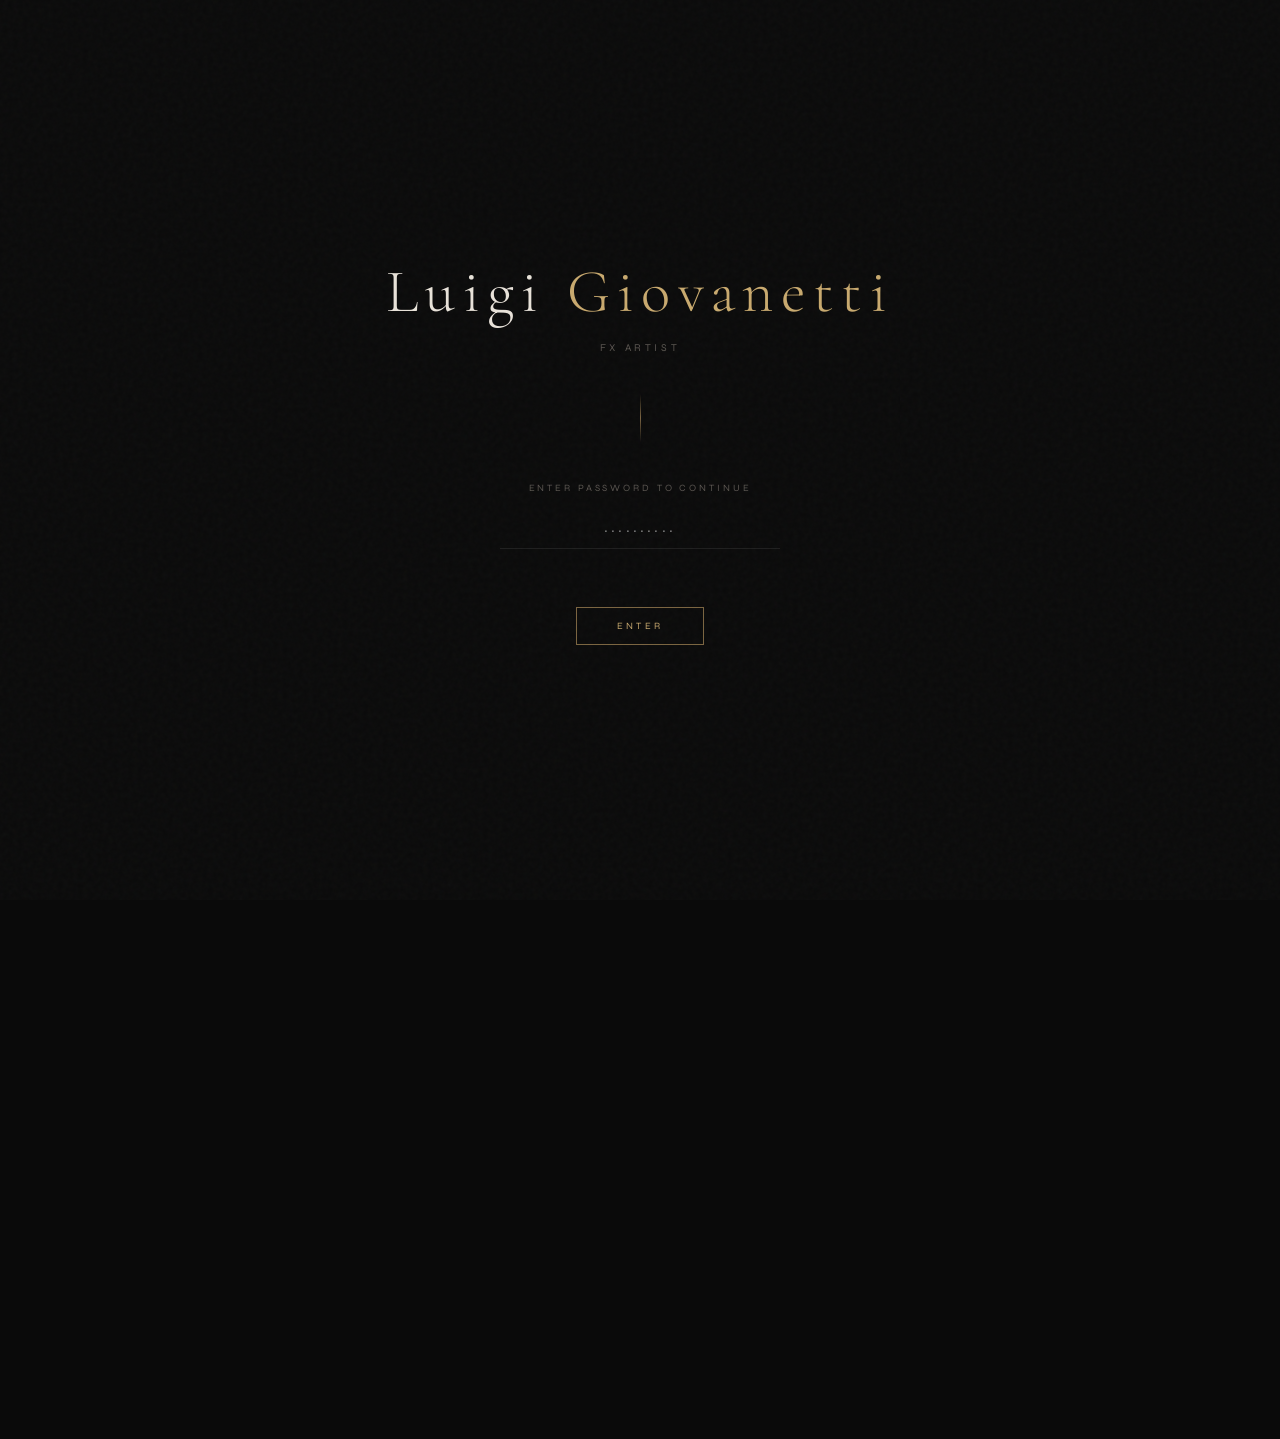
==== index.html @ 860465bf "Add files via upload" ====
<!DOCTYPE html>
<html lang="en">
<head>
  <meta charset="UTF-8" />
  <meta name="viewport" content="width=device-width, initial-scale=1.0"/>
  <title>Luigi Giovanetti — FX Artist</title>
  <link rel="preconnect" href="https://fonts.googleapis.com">
  <link href="https://fonts.googleapis.com/css2?family=Cormorant+Garamond:ital,wght@0,300;0,400;1,300&family=Syne:wght@400;700&display=swap" rel="stylesheet">
  <style>
    *, *::before, *::after { box-sizing: border-box; margin: 0; padding: 0; }

    :root {
      --bg: #0a0a0a;
      --surface: #111111;
      --accent: #c8a96e;
      --accent-dim: #7a6440;
      --text: #e8e2d9;
      --muted: #5a5550;
      --border: #1e1e1e;
    }

    html, body {
      height: 100%;
      background: var(--bg);
      color: var(--text);
      font-family: 'Syne', sans-serif;
      overflow-x: hidden;
    }

    /* grain overlay */
    body::before {
      content: '';
      position: fixed;
      inset: 0;
      background-image: url("data:image/svg+xml,%3Csvg viewBox='0 0 200 200' xmlns='http://www.w3.org/2000/svg'%3E%3Cfilter id='noise'%3E%3CfeTurbulence type='fractalNoise' baseFrequency='0.9' numOctaves='4' stitchTiles='stitch'/%3E%3C/filter%3E%3Crect width='100%25' height='100%25' filter='url(%23noise)' opacity='1'/%3E%3C/svg%3E");
      opacity: 0.03;
      pointer-events: none;
      z-index: 999;
    }

    /* ── PASSWORD SCREEN ── */
    #gate {
      position: fixed;
      inset: 0;
      display: flex;
      flex-direction: column;
      align-items: center;
      justify-content: center;
      gap: 2.5rem;
      z-index: 100;
      background: var(--bg);
      transition: opacity 0.8s ease, transform 0.8s ease;
    }

    #gate.fade-out {
      opacity: 0;
      transform: translateY(-12px);
      pointer-events: none;
    }

    .gate-name {
      font-family: 'Cormorant Garamond', serif;
      font-size: clamp(2rem, 6vw, 3.8rem);
      font-weight: 300;
      letter-spacing: 0.12em;
      color: var(--text);
      text-align: center;
    }

    .gate-name span {
      color: var(--accent);
    }

    .gate-sub {
      font-size: 0.65rem;
      letter-spacing: 0.35em;
      text-transform: uppercase;
      color: var(--muted);
      text-align: center;
    }

    .gate-divider {
      width: 1px;
      height: 48px;
      background: linear-gradient(to bottom, transparent, var(--accent-dim), transparent);
    }

    .gate-form {
      display: flex;
      flex-direction: column;
      align-items: center;
      gap: 1.2rem;
      width: 100%;
      max-width: 280px;
    }

    .gate-label {
      font-size: 0.6rem;
      letter-spacing: 0.3em;
      text-transform: uppercase;
      color: var(--muted);
    }

    .gate-input {
      background: transparent;
      border: none;
      border-bottom: 1px solid var(--border);
      color: var(--text);
      font-family: 'Syne', sans-serif;
      font-size: 1rem;
      letter-spacing: 0.2em;
      text-align: center;
      width: 100%;
      padding: 0.5rem 0;
      outline: none;
      transition: border-color 0.3s;
    }

    .gate-input:focus {
      border-color: var(--accent-dim);
    }

    .gate-btn {
      margin-top: 0.5rem;
      background: transparent;
      border: 1px solid var(--accent-dim);
      color: var(--accent);
      font-family: 'Syne', sans-serif;
      font-size: 0.6rem;
      letter-spacing: 0.35em;
      text-transform: uppercase;
      padding: 0.75rem 2.5rem;
      cursor: pointer;
      transition: background 0.3s, color 0.3s, border-color 0.3s;
    }

    .gate-btn:hover {
      background: var(--accent);
      color: var(--bg);
      border-color: var(--accent);
    }

    .gate-error {
      font-size: 0.6rem;
      letter-spacing: 0.2em;
      text-transform: uppercase;
      color: #8b3a3a;
      min-height: 1em;
      transition: opacity 0.3s;
      opacity: 0;
    }

    .gate-error.visible { opacity: 1; }

    /* ── PORTFOLIO ── */
    #portfolio {
      opacity: 0;
      transition: opacity 1s ease 0.3s;
      min-height: 100vh;
    }

    #portfolio.visible { opacity: 1; }

    /* header */
    header {
      padding: 3.5rem 6vw 2rem;
      display: flex;
      flex-direction: column;
      gap: 0.5rem;
      border-bottom: 1px solid var(--border);
    }

    .header-name {
      font-family: 'Cormorant Garamond', serif;
      font-size: clamp(1.4rem, 3vw, 2rem);
      font-weight: 300;
      letter-spacing: 0.08em;
      display: block;
      width: 100%;
    }

    .header-name span { color: var(--accent); }

    .header-role {
      font-size: 0.6rem;
      letter-spacing: 0.3em;
      text-transform: uppercase;
      color: var(--muted);
    }

    /* reel section */
    .reel-section {
      padding: 5vw 6vw;
      position: relative;
    }

    .reel-top {
      display: flex;
      align-items: center;
      justify-content: space-between;
      margin-bottom: 1.5rem;
    }

    .reel-actions {
      margin-top: 1.2rem;
      display: flex;
      justify-content: flex-end;
    }

    .breakdown-link {
      display: flex;
      align-items: center;
      gap: 0.6rem;
      background: transparent;
      border: 1px solid var(--accent-dim);
      color: var(--accent);
      font-family: 'Syne', sans-serif;
      font-size: 0.55rem;
      letter-spacing: 0.35em;
      text-transform: uppercase;
      padding: 0.75rem 2.5rem;
      text-decoration: none;
      transition: background 0.3s, color 0.3s, border-color 0.3s;
    }

    .breakdown-link:hover {
      background: var(--accent);
      color: var(--bg);
      border-color: var(--accent);
    }

    .breakdown-arrow {
      display: inline-block;
      transition: transform 0.25s;
    }

    .breakdown-link:hover .breakdown-arrow { transform: translateX(4px); }

    .copy-btn {
      background: transparent;
      border: 1px solid var(--accent-dim);
      color: var(--accent);
      font-family: 'Syne', sans-serif;
      font-size: 0.55rem;
      letter-spacing: 0.3em;
      text-transform: uppercase;
      padding: 0.5rem 1.2rem;
      cursor: pointer;
      transition: background 0.3s, color 0.3s, border-color 0.3s;
    }

    .copy-btn:hover {
      background: var(--accent);
      color: var(--bg);
      border-color: var(--accent);
    }

    .copy-btn.copied {
      border-color: #4a7a4a;
      color: #6aaa6a;
    }

    .breakdown-link-wrap {
      margin-top: 1.5rem;
      display: flex;
      justify-content: flex-end;
    }

    .breakdown-link {
      display: flex;
      align-items: center;
      gap: 0.6rem;
      color: var(--muted);
      text-decoration: none;
      font-size: 0.6rem;
      letter-spacing: 0.3em;
      text-transform: uppercase;
      transition: color 0.25s;
    }

    .breakdown-link:hover {
      color: var(--accent);
    }

    .breakdown-arrow {
      transition: transform 0.25s;
    }

    .breakdown-link:hover .breakdown-arrow {
      transform: translateX(4px);
    }

    .section-label {
      font-size: 0.55rem;
      letter-spacing: 0.4em;
      text-transform: uppercase;
      color: var(--accent-dim);
      margin-bottom: 1.5rem;
    }

    .video-wrapper {
      position: relative;
      width: 100%;
      padding-bottom: 56.25%;
      background: #000;
      border: 1px solid var(--border);
      overflow: hidden;
      -webkit-transform: translateZ(0);
      transform: translateZ(0);
    }

    .video-wrapper iframe {
      position: absolute;
      inset: 0;
      width: 100%;
      height: 100%;
      border: none;
      -webkit-overflow-scrolling: touch;
    }

    /* about */
    .about-section {
      padding: 4vw 6vw 5vw;
      display: grid;
      grid-template-columns: 1fr 1fr;
      gap: 4rem;
      border-top: 1px solid var(--border);
    }

    @media (max-width: 640px) {
      .about-section { grid-template-columns: 1fr; gap: 2.5rem; }
    }

    .about-bio {
      font-family: 'Cormorant Garamond', serif;
      font-size: clamp(1.05rem, 2vw, 1.3rem);
      font-weight: 300;
      line-height: 1.8;
      color: #b0a898;
      font-style: italic;
    }

    .about-bio .placeholder-note {
      font-family: 'Cormorant Garamond', serif;
      font-style: italic;
      font-size: inherit;
      color: inherit;
      display: block;
    }

    .contact-block {
      display: flex;
      flex-direction: column;
      gap: 1.8rem;
      justify-content: center;
    }

    .contact-item {
      display: flex;
      flex-direction: column;
      gap: 0.3rem;
    }

    .contact-item-label {
      font-size: 0.55rem;
      letter-spacing: 0.35em;
      text-transform: uppercase;
      color: var(--muted);
    }

    .contact-item a {
      color: var(--text);
      text-decoration: none;
      font-size: 0.85rem;
      letter-spacing: 0.08em;
      transition: color 0.25s;
    }

    .contact-item a:hover { color: var(--accent); }

    /* footer */
    footer {
      border-top: 1px solid var(--border);
      padding: 2rem 6vw;
      display: flex;
      justify-content: space-between;
      align-items: center;
    }

    .footer-note {
      font-size: 0.55rem;
      letter-spacing: 0.25em;
      text-transform: uppercase;
      color: var(--muted);
    }

    .footer-accent {
      width: 24px;
      height: 1px;
      background: var(--accent-dim);
    }
  </style>
</head>
<body>

  <!-- PASSWORD GATE -->
  <div id="gate">
    <div style="display:flex;flex-direction:column;align-items:center;gap:0.8rem;">
      <div class="gate-name">Luigi <span>Giovanetti</span></div>
      <div class="gate-sub" style="position:static;margin-top:0;">FX Artist</div>
    </div>
    <div class="gate-divider"></div>
    <div class="gate-form">
      <div class="gate-label">Enter password to continue</div>
      <input
        id="pw-input"
        class="gate-input"
        type="password"
        placeholder="··········"
        autocomplete="off"
      />
      <div id="pw-error" class="gate-error">Incorrect password</div>
      <button class="gate-btn" onclick="checkPassword()">Enter</button>
    </div>
  </div>

  <!-- PORTFOLIO -->
  <div id="portfolio">
    <header>
      <div class="header-name">Luigi <span>Giovanetti</span></div>
      <div class="header-role" style="display:block;width:100%;margin-top:0.4rem;">FX Artist</div>
    </header>

    <section class="reel-section">
      <div class="reel-top">
        <div class="section-label" style="margin-bottom:0;">Showreel</div>
        <button class="copy-btn" onclick="copyReelLink()">
          <span id="copy-label">Copy Reel Link</span>
        </button>
      </div>
      <div class="video-wrapper">
        <iframe
          src="https://drive.google.com/file/d/15Wshj1lpkQBLh-7AZ3jENdFcqkd1Y3ts/preview"
          allow="autoplay"
          allowfullscreen
        ></iframe>
      </div>
      <div class="reel-actions">
        <a href="breakdown.html" class="breakdown-link">
          <span class="breakdown-arrow">→</span>
          <span>Shots I'm Most Proud Of</span>
        </a>
      </div>
    </section>

    <section class="about-section">
      <div>
        <div class="section-label">About</div>
        <div class="about-bio">
          <span class="placeholder-note">
            An Italian FX artist driven by a genuine passion for the work. Great FX don't carry a film — but they can lift a great one to another level, and quietly rescue a struggling one. That challenge is exactly what I love about this work. My hope is that what I do inspires others to pursue the creative path they love, just as others inspired me to pursue mine.
          </span>
        </div>
      </div>

      <div class="contact-block">
        <div class="section-label">Contact</div>
        <div class="contact-item">
          <span class="contact-item-label">Email</span>
          <a href="mailto:luigigiovanetti7@gmail.com">luigigiovanetti7@gmail.com</a>
        </div>
        <div class="contact-item">
          <span class="contact-item-label">LinkedIn</span>
          <a href="https://www.linkedin.com/in/luigigiovanetti7" target="_blank" rel="noopener">linkedin.com/in/luigigiovanetti7</a>
        </div>
        <div class="contact-item">
          <span class="contact-item-label">IMDb</span>
          <a href="https://www.imdb.com/name/nm17975125/" target="_blank" rel="noopener">imdb.com/name/nm17975125</a>
        </div>
      </div>
    </section>

    <footer>
      <div class="footer-note">© 2025 Luigi Giovanetti</div>
      <div class="footer-accent"></div>
    </footer>
  </div>

  <script>
    // Skip gate if coming back from breakdown page
    if (document.referrer.includes('breakdown.html') || sessionStorage.getItem('unlocked')) {
      document.getElementById('gate').style.display = 'none';
      document.getElementById('portfolio').classList.add('visible');
    }

    function copyReelLink() {
      const link = 'https://drive.google.com/file/d/15Wshj1lpkQBLh-7AZ3jENdFcqkd1Y3ts/view?usp=sharing';
      navigator.clipboard.writeText(link).then(() => {
        const btn = document.querySelector('.copy-btn');
        const label = document.getElementById('copy-label');
        btn.classList.add('copied');
        label.textContent = 'Link Copied!';
        setTimeout(() => {
          btn.classList.remove('copied');
          label.textContent = 'Copy Reel Link';
        }, 2500);
      });
    }

    document.getElementById('pw-input').addEventListener('keydown', function(e) {
      if (e.key === 'Enter') checkPassword();
    });

    function checkPassword() {
      const val = document.getElementById('pw-input').value;
      const err = document.getElementById('pw-error');

      if (val === 'Houdini2025') {
        sessionStorage.setItem('unlocked', 'true');
        document.getElementById('gate').classList.add('fade-out');
        setTimeout(() => {
          document.getElementById('gate').style.display = 'none';
          document.getElementById('portfolio').classList.add('visible');
        }, 800);
      } else {
        err.classList.add('visible');
        document.getElementById('pw-input').value = '';
        setTimeout(() => err.classList.remove('visible'), 2000);
      }
    }
  </script>

</body>
</html>
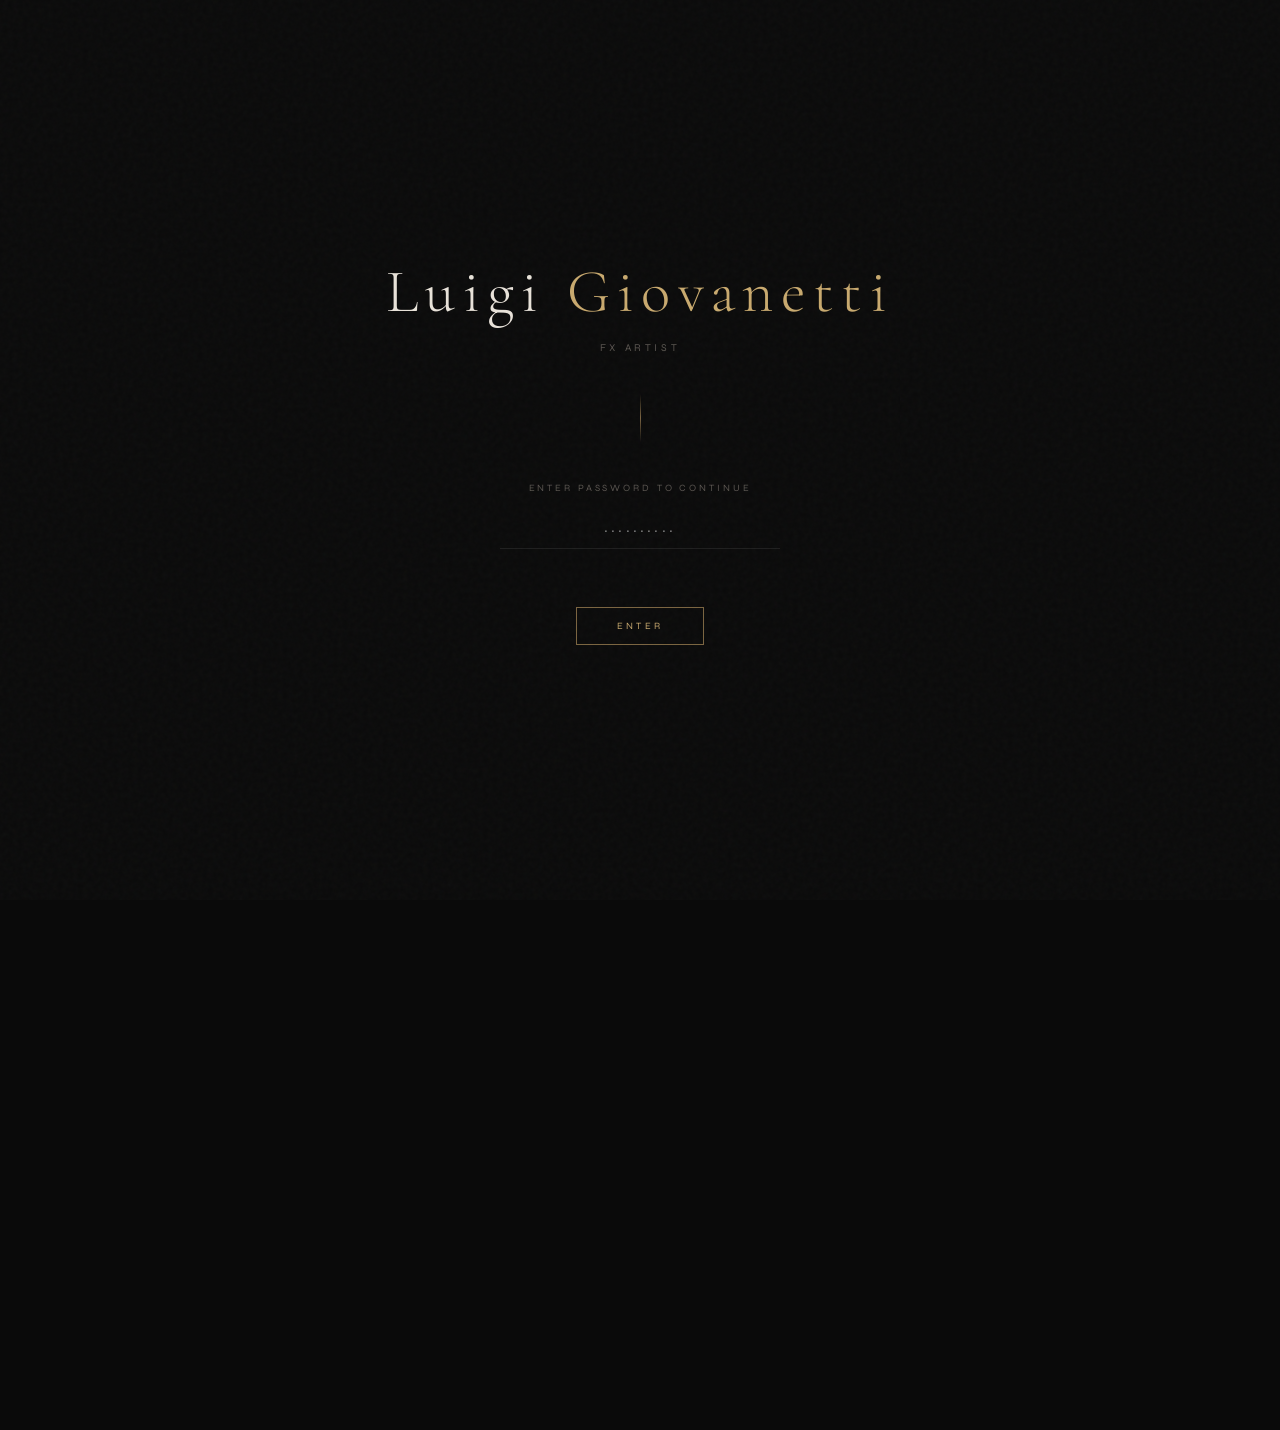
==== commit 006f0490: "Add files via upload" ====
--- a/index.html
+++ b/index.html
@@ -212,25 +212,26 @@
       align-items: center;
       gap: 0.6rem;
       background: transparent;
-      border: 1px solid var(--accent-dim);
+      border: none;
+      border-bottom: 1px solid var(--accent);
+      color: var(--text);
+      font-family: 'Syne', sans-serif;
+      font-size: 0.825rem;
+      letter-spacing: 0.35em;
+      text-transform: uppercase;
+      padding: 0.5rem 0;
+      text-decoration: none;
+      transition: color 0.3s, border-color 0.3s;
+    }
+
+    .breakdown-link:hover {
       color: var(--accent);
-      font-family: 'Syne', sans-serif;
-      font-size: 0.55rem;
-      letter-spacing: 0.35em;
-      text-transform: uppercase;
-      padding: 0.75rem 2.5rem;
-      text-decoration: none;
-      transition: background 0.3s, color 0.3s, border-color 0.3s;
-    }
-
-    .breakdown-link:hover {
-      background: var(--accent);
-      color: var(--bg);
-      border-color: var(--accent);
+      border-color: var(--accent-dim);
     }
 
     .breakdown-arrow {
       display: inline-block;
+      color: var(--accent);
       transition: transform 0.25s;
     }
 
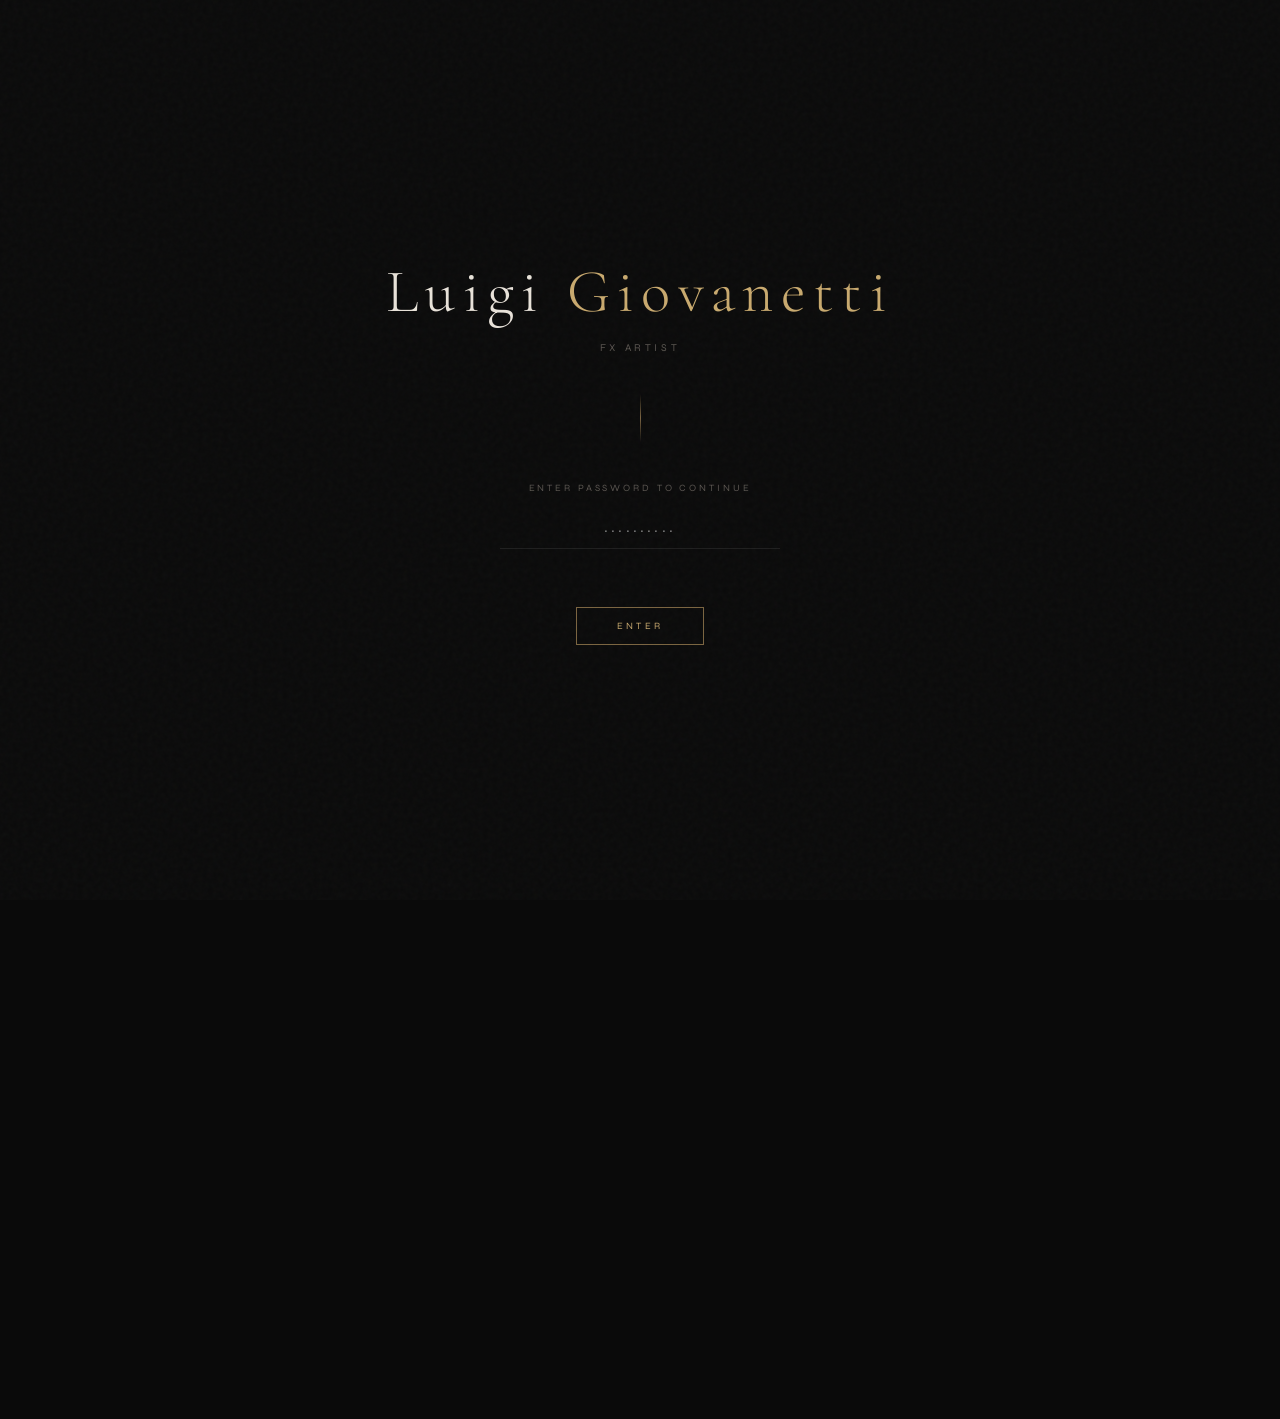
==== commit c38eb837: "Add files via upload" ====
--- a/index.html
+++ b/index.html
@@ -208,26 +208,20 @@
     }
 
     .breakdown-link {
-      display: flex;
+      display: inline-flex;
       align-items: center;
       gap: 0.6rem;
-      background: transparent;
-      border: none;
+      color: #e8e2d9;
+      font-family: 'Syne', sans-serif;
+      font-size: 0.85rem;
+      letter-spacing: 0.08em;
+      text-decoration: none;
       border-bottom: 1px solid var(--accent);
-      color: var(--text);
-      font-family: 'Syne', sans-serif;
-      font-size: 0.825rem;
-      letter-spacing: 0.35em;
-      text-transform: uppercase;
-      padding: 0.5rem 0;
-      text-decoration: none;
-      transition: color 0.3s, border-color 0.3s;
-    }
-
-    .breakdown-link:hover {
-      color: var(--accent);
-      border-color: var(--accent-dim);
-    }
+      padding-bottom: 0.3rem;
+      transition: color 0.3s;
+    }
+
+    .breakdown-link:hover { color: var(--accent); }
 
     .breakdown-arrow {
       display: inline-block;
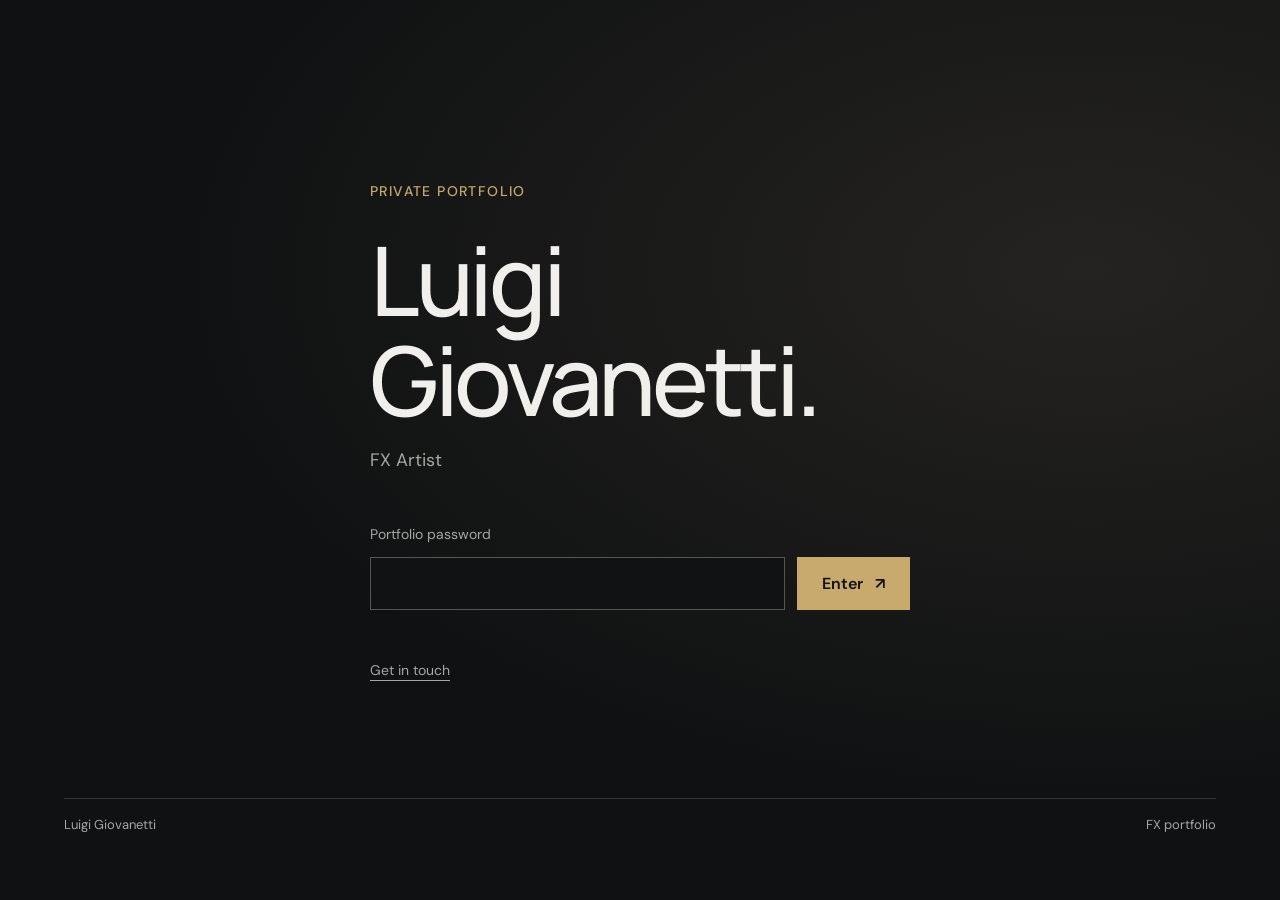
==== commit 5eafedf1: "Refine FX portfolio design and unify password entry across pages" ====
--- a/index.html
+++ b/index.html
@@ -1,529 +1,43 @@
 <!DOCTYPE html>
 <html lang="en">
 <head>
-  <meta charset="UTF-8" />
-  <meta name="viewport" content="width=device-width, initial-scale=1.0"/>
-  <title>Luigi Giovanetti — FX Artist</title>
-  <link rel="preconnect" href="https://fonts.googleapis.com">
-  <link href="https://fonts.googleapis.com/css2?family=Cormorant+Garamond:ital,wght@0,300;0,400;1,300&family=Syne:wght@400;700&display=swap" rel="stylesheet">
-  <style>
-    *, *::before, *::after { box-sizing: border-box; margin: 0; padding: 0; }
-
-    :root {
-      --bg: #0a0a0a;
-      --surface: #111111;
-      --accent: #c8a96e;
-      --accent-dim: #7a6440;
-      --text: #e8e2d9;
-      --muted: #5a5550;
-      --border: #1e1e1e;
-    }
-
-    html, body {
-      height: 100%;
-      background: var(--bg);
-      color: var(--text);
-      font-family: 'Syne', sans-serif;
-      overflow-x: hidden;
-    }
-
-    /* grain overlay */
-    body::before {
-      content: '';
-      position: fixed;
-      inset: 0;
-      background-image: url("data:image/svg+xml,%3Csvg viewBox='0 0 200 200' xmlns='http://www.w3.org/2000/svg'%3E%3Cfilter id='noise'%3E%3CfeTurbulence type='fractalNoise' baseFrequency='0.9' numOctaves='4' stitchTiles='stitch'/%3E%3C/filter%3E%3Crect width='100%25' height='100%25' filter='url(%23noise)' opacity='1'/%3E%3C/svg%3E");
-      opacity: 0.03;
-      pointer-events: none;
-      z-index: 999;
-    }
-
-    /* ── PASSWORD SCREEN ── */
-    #gate {
-      position: fixed;
-      inset: 0;
-      display: flex;
-      flex-direction: column;
-      align-items: center;
-      justify-content: center;
-      gap: 2.5rem;
-      z-index: 100;
-      background: var(--bg);
-      transition: opacity 0.8s ease, transform 0.8s ease;
-    }
-
-    #gate.fade-out {
-      opacity: 0;
-      transform: translateY(-12px);
-      pointer-events: none;
-    }
-
-    .gate-name {
-      font-family: 'Cormorant Garamond', serif;
-      font-size: clamp(2rem, 6vw, 3.8rem);
-      font-weight: 300;
-      letter-spacing: 0.12em;
-      color: var(--text);
-      text-align: center;
-    }
-
-    .gate-name span {
-      color: var(--accent);
-    }
-
-    .gate-sub {
-      font-size: 0.65rem;
-      letter-spacing: 0.35em;
-      text-transform: uppercase;
-      color: var(--muted);
-      text-align: center;
-    }
-
-    .gate-divider {
-      width: 1px;
-      height: 48px;
-      background: linear-gradient(to bottom, transparent, var(--accent-dim), transparent);
-    }
-
-    .gate-form {
-      display: flex;
-      flex-direction: column;
-      align-items: center;
-      gap: 1.2rem;
-      width: 100%;
-      max-width: 280px;
-    }
-
-    .gate-label {
-      font-size: 0.6rem;
-      letter-spacing: 0.3em;
-      text-transform: uppercase;
-      color: var(--muted);
-    }
-
-    .gate-input {
-      background: transparent;
-      border: none;
-      border-bottom: 1px solid var(--border);
-      color: var(--text);
-      font-family: 'Syne', sans-serif;
-      font-size: 1rem;
-      letter-spacing: 0.2em;
-      text-align: center;
-      width: 100%;
-      padding: 0.5rem 0;
-      outline: none;
-      transition: border-color 0.3s;
-    }
-
-    .gate-input:focus {
-      border-color: var(--accent-dim);
-    }
-
-    .gate-btn {
-      margin-top: 0.5rem;
-      background: transparent;
-      border: 1px solid var(--accent-dim);
-      color: var(--accent);
-      font-family: 'Syne', sans-serif;
-      font-size: 0.6rem;
-      letter-spacing: 0.35em;
-      text-transform: uppercase;
-      padding: 0.75rem 2.5rem;
-      cursor: pointer;
-      transition: background 0.3s, color 0.3s, border-color 0.3s;
-    }
-
-    .gate-btn:hover {
-      background: var(--accent);
-      color: var(--bg);
-      border-color: var(--accent);
-    }
-
-    .gate-error {
-      font-size: 0.6rem;
-      letter-spacing: 0.2em;
-      text-transform: uppercase;
-      color: #8b3a3a;
-      min-height: 1em;
-      transition: opacity 0.3s;
-      opacity: 0;
-    }
-
-    .gate-error.visible { opacity: 1; }
-
-    /* ── PORTFOLIO ── */
-    #portfolio {
-      opacity: 0;
-      transition: opacity 1s ease 0.3s;
-      min-height: 100vh;
-    }
-
-    #portfolio.visible { opacity: 1; }
-
-    /* header */
-    header {
-      padding: 3.5rem 6vw 2rem;
-      display: flex;
-      flex-direction: column;
-      gap: 0.5rem;
-      border-bottom: 1px solid var(--border);
-    }
-
-    .header-name {
-      font-family: 'Cormorant Garamond', serif;
-      font-size: clamp(1.4rem, 3vw, 2rem);
-      font-weight: 300;
-      letter-spacing: 0.08em;
-      display: block;
-      width: 100%;
-    }
-
-    .header-name span { color: var(--accent); }
-
-    .header-role {
-      font-size: 0.6rem;
-      letter-spacing: 0.3em;
-      text-transform: uppercase;
-      color: var(--muted);
-    }
-
-    /* reel section */
-    .reel-section {
-      padding: 5vw 6vw;
-      position: relative;
-    }
-
-    .reel-top {
-      display: flex;
-      align-items: center;
-      justify-content: space-between;
-      margin-bottom: 1.5rem;
-    }
-
-    .reel-actions {
-      margin-top: 1.2rem;
-      display: flex;
-      justify-content: flex-end;
-    }
-
-    .breakdown-link {
-      display: inline-flex;
-      align-items: center;
-      gap: 0.6rem;
-      color: #e8e2d9;
-      font-family: 'Syne', sans-serif;
-      font-size: 0.85rem;
-      letter-spacing: 0.08em;
-      text-decoration: none;
-      border-bottom: 1px solid var(--accent);
-      padding-bottom: 0.3rem;
-      transition: color 0.3s;
-    }
-
-    .breakdown-link:hover { color: var(--accent); }
-
-    .breakdown-arrow {
-      display: inline-block;
-      color: var(--accent);
-      transition: transform 0.25s;
-    }
-
-    .breakdown-link:hover .breakdown-arrow { transform: translateX(4px); }
-
-    .copy-btn {
-      background: transparent;
-      border: 1px solid var(--accent-dim);
-      color: var(--accent);
-      font-family: 'Syne', sans-serif;
-      font-size: 0.55rem;
-      letter-spacing: 0.3em;
-      text-transform: uppercase;
-      padding: 0.5rem 1.2rem;
-      cursor: pointer;
-      transition: background 0.3s, color 0.3s, border-color 0.3s;
-    }
-
-    .copy-btn:hover {
-      background: var(--accent);
-      color: var(--bg);
-      border-color: var(--accent);
-    }
-
-    .copy-btn.copied {
-      border-color: #4a7a4a;
-      color: #6aaa6a;
-    }
-
-    .breakdown-link-wrap {
-      margin-top: 1.5rem;
-      display: flex;
-      justify-content: flex-end;
-    }
-
-    .breakdown-link {
-      display: flex;
-      align-items: center;
-      gap: 0.6rem;
-      color: var(--muted);
-      text-decoration: none;
-      font-size: 0.6rem;
-      letter-spacing: 0.3em;
-      text-transform: uppercase;
-      transition: color 0.25s;
-    }
-
-    .breakdown-link:hover {
-      color: var(--accent);
-    }
-
-    .breakdown-arrow {
-      transition: transform 0.25s;
-    }
-
-    .breakdown-link:hover .breakdown-arrow {
-      transform: translateX(4px);
-    }
-
-    .section-label {
-      font-size: 0.55rem;
-      letter-spacing: 0.4em;
-      text-transform: uppercase;
-      color: var(--accent-dim);
-      margin-bottom: 1.5rem;
-    }
-
-    .video-wrapper {
-      position: relative;
-      width: 100%;
-      padding-bottom: 56.25%;
-      background: #000;
-      border: 1px solid var(--border);
-      overflow: hidden;
-      -webkit-transform: translateZ(0);
-      transform: translateZ(0);
-    }
-
-    .video-wrapper iframe {
-      position: absolute;
-      inset: 0;
-      width: 100%;
-      height: 100%;
-      border: none;
-      -webkit-overflow-scrolling: touch;
-    }
-
-    /* about */
-    .about-section {
-      padding: 4vw 6vw 5vw;
-      display: grid;
-      grid-template-columns: 1fr 1fr;
-      gap: 4rem;
-      border-top: 1px solid var(--border);
-    }
-
-    @media (max-width: 640px) {
-      .about-section { grid-template-columns: 1fr; gap: 2.5rem; }
-    }
-
-    .about-bio {
-      font-family: 'Cormorant Garamond', serif;
-      font-size: clamp(1.05rem, 2vw, 1.3rem);
-      font-weight: 300;
-      line-height: 1.8;
-      color: #b0a898;
-      font-style: italic;
-    }
-
-    .about-bio .placeholder-note {
-      font-family: 'Cormorant Garamond', serif;
-      font-style: italic;
-      font-size: inherit;
-      color: inherit;
-      display: block;
-    }
-
-    .contact-block {
-      display: flex;
-      flex-direction: column;
-      gap: 1.8rem;
-      justify-content: center;
-    }
-
-    .contact-item {
-      display: flex;
-      flex-direction: column;
-      gap: 0.3rem;
-    }
-
-    .contact-item-label {
-      font-size: 0.55rem;
-      letter-spacing: 0.35em;
-      text-transform: uppercase;
-      color: var(--muted);
-    }
-
-    .contact-item a {
-      color: var(--text);
-      text-decoration: none;
-      font-size: 0.85rem;
-      letter-spacing: 0.08em;
-      transition: color 0.25s;
-    }
-
-    .contact-item a:hover { color: var(--accent); }
-
-    /* footer */
-    footer {
-      border-top: 1px solid var(--border);
-      padding: 2rem 6vw;
-      display: flex;
-      justify-content: space-between;
-      align-items: center;
-    }
-
-    .footer-note {
-      font-size: 0.55rem;
-      letter-spacing: 0.25em;
-      text-transform: uppercase;
-      color: var(--muted);
-    }
-
-    .footer-accent {
-      width: 24px;
-      height: 1px;
-      background: var(--accent-dim);
-    }
-  </style>
+<meta charset="UTF-8">
+<meta name="viewport" content="width=device-width, initial-scale=1">
+<meta name="description" content="Luigi Giovanetti — Italian FX artist. Showreel and selected film and television work.">
+<meta name="robots" content="noindex, nofollow">
+<title>FX Artist — Luigi Giovanetti</title>
+<link rel="preconnect" href="https://fonts.googleapis.com">
+<link rel="preconnect" href="https://fonts.gstatic.com" crossorigin>
+<link href="https://fonts.googleapis.com/css2?family=DM+Sans:wght@400;500;600;700&family=Manrope:wght@400;500;600;700;800&display=swap" rel="stylesheet">
+<link rel="stylesheet" href="styles.css">
+<script src="site.js" defer></script>
 </head>
 <body>
-
-  <!-- PASSWORD GATE -->
-  <div id="gate">
-    <div style="display:flex;flex-direction:column;align-items:center;gap:0.8rem;">
-      <div class="gate-name">Luigi <span>Giovanetti</span></div>
-      <div class="gate-sub" style="position:static;margin-top:0;">FX Artist</div>
-    </div>
-    <div class="gate-divider"></div>
-    <div class="gate-form">
-      <div class="gate-label">Enter password to continue</div>
-      <input
-        id="pw-input"
-        class="gate-input"
-        type="password"
-        placeholder="··········"
-        autocomplete="off"
-      />
-      <div id="pw-error" class="gate-error">Incorrect password</div>
-      <button class="gate-btn" onclick="checkPassword()">Enter</button>
-    </div>
+<section id="gate" class="gate" aria-labelledby="gate-title">
+  <div class="gate-card">
+    <p class="eyebrow">Private portfolio</p>
+    <h1 id="gate-title">Luigi<br><span>Giovanetti.</span></h1>
+    <p class="gate-role">FX Artist</p>
+    <form id="gate-form">
+      <label for="pw-input">Portfolio password</label>
+      <div class="password-row"><input id="pw-input" type="password" autocomplete="current-password" required aria-describedby="pw-error"><button type="submit">Enter <span aria-hidden="true">↗</span></button></div>
+      <p id="pw-error" role="status" aria-live="polite"></p>
+    </form>
+    <a class="gate-contact" href="mailto:luigigiovanetti7@gmail.com">Get in touch</a>
   </div>
-
-  <!-- PORTFOLIO -->
-  <div id="portfolio">
-    <header>
-      <div class="header-name">Luigi <span>Giovanetti</span></div>
-      <div class="header-role" style="display:block;width:100%;margin-top:0.4rem;">FX Artist</div>
-    </header>
-
-    <section class="reel-section">
-      <div class="reel-top">
-        <div class="section-label" style="margin-bottom:0;">Showreel</div>
-        <button class="copy-btn" onclick="copyReelLink()">
-          <span id="copy-label">Copy Reel Link</span>
-        </button>
-      </div>
-      <div class="video-wrapper">
-        <iframe
-          src="https://drive.google.com/file/d/15Wshj1lpkQBLh-7AZ3jENdFcqkd1Y3ts/preview"
-          allow="autoplay"
-          allowfullscreen
-        ></iframe>
-      </div>
-      <div class="reel-actions">
-        <a href="breakdown.html" class="breakdown-link">
-          <span class="breakdown-arrow">→</span>
-          <span>Shots I'm Most Proud Of</span>
-        </a>
-      </div>
-    </section>
-
-    <section class="about-section">
-      <div>
-        <div class="section-label">About</div>
-        <div class="about-bio">
-          <span class="placeholder-note">
-            An Italian FX artist driven by a genuine passion for the work. Great FX don't carry a film — but they can lift a great one to another level, and quietly rescue a struggling one. That challenge is exactly what I love about this work. My hope is that what I do inspires others to pursue the creative path they love, just as others inspired me to pursue mine.
-          </span>
-        </div>
-      </div>
-
-      <div class="contact-block">
-        <div class="section-label">Contact</div>
-        <div class="contact-item">
-          <span class="contact-item-label">Email</span>
-          <a href="mailto:luigigiovanetti7@gmail.com">luigigiovanetti7@gmail.com</a>
-        </div>
-        <div class="contact-item">
-          <span class="contact-item-label">LinkedIn</span>
-          <a href="https://www.linkedin.com/in/luigigiovanetti7" target="_blank" rel="noopener">linkedin.com/in/luigigiovanetti7</a>
-        </div>
-        <div class="contact-item">
-          <span class="contact-item-label">IMDb</span>
-          <a href="https://www.imdb.com/name/nm17975125/" target="_blank" rel="noopener">imdb.com/name/nm17975125</a>
-        </div>
-      </div>
-    </section>
-
-    <footer>
-      <div class="footer-note">© 2025 Luigi Giovanetti</div>
-      <div class="footer-accent"></div>
-    </footer>
-  </div>
-
-  <script>
-    // Skip gate if coming back from breakdown page
-    if (document.referrer.includes('breakdown.html') || sessionStorage.getItem('unlocked')) {
-      document.getElementById('gate').style.display = 'none';
-      document.getElementById('portfolio').classList.add('visible');
-    }
-
-    function copyReelLink() {
-      const link = 'https://drive.google.com/file/d/15Wshj1lpkQBLh-7AZ3jENdFcqkd1Y3ts/view?usp=sharing';
-      navigator.clipboard.writeText(link).then(() => {
-        const btn = document.querySelector('.copy-btn');
-        const label = document.getElementById('copy-label');
-        btn.classList.add('copied');
-        label.textContent = 'Link Copied!';
-        setTimeout(() => {
-          btn.classList.remove('copied');
-          label.textContent = 'Copy Reel Link';
-        }, 2500);
-      });
-    }
-
-    document.getElementById('pw-input').addEventListener('keydown', function(e) {
-      if (e.key === 'Enter') checkPassword();
-    });
-
-    function checkPassword() {
-      const val = document.getElementById('pw-input').value;
-      const err = document.getElementById('pw-error');
-
-      if (val === 'Houdini2025') {
-        sessionStorage.setItem('unlocked', 'true');
-        document.getElementById('gate').classList.add('fade-out');
-        setTimeout(() => {
-          document.getElementById('gate').style.display = 'none';
-          document.getElementById('portfolio').classList.add('visible');
-        }, 800);
-      } else {
-        err.classList.add('visible');
-        document.getElementById('pw-input').value = '';
-        setTimeout(() => err.classList.remove('visible'), 2000);
-      }
-    }
-  </script>
-
-</body>
-</html>
+  <p class="gate-foot">Luigi Giovanetti <span>FX portfolio</span></p>
+</section>
+<noscript><p class="noscript">Please enable JavaScript to enter this portfolio.</p></noscript>
+<div id="portfolio" hidden>
+<a class="skip-link" href="#main">Skip to content</a>
+<header class="site-header"><a class="wordmark" href="index.html">Luigi Giovanetti<span>FX Artist</span></a>
+<nav aria-label="Main navigation"><a href="index.html#reel" aria-current="page">Reel</a><a href="breakdown.html">Selected work</a><a href="index.html#about">About</a><a class="nav-contact" href="mailto:luigigiovanetti7@gmail.com">Contact <span aria-hidden="true">↗</span></a></nav></header><main id="main">
+<section class="reel-section" id="reel" aria-labelledby="reel-title">
+<div class="reel-heading"><div><p class="eyebrow">Luigi Giovanetti / FX Artist</p><h1 id="reel-title">The work, <span>in motion.</span></h1></div><p class="reel-caption">Showreel</p></div>
+<div class="video-wrapper"><iframe data-src="https://drive.google.com/file/d/15Wshj1lpkQBLh-7AZ3jENdFcqkd1Y3ts/preview" title="Luigi Giovanetti FX showreel" allow="autoplay; fullscreen" allowfullscreen></iframe></div>
+<div class="reel-bottom"><a class="text-link" href="breakdown.html">Explore selected work <span aria-hidden="true">↗</span></a><div class="reel-tools"><a href="https://drive.google.com/file/d/15Wshj1lpkQBLh-7AZ3jENdFcqkd1Y3ts/view" target="_blank" rel="noopener noreferrer">Open reel ↗</a><button id="copy-reel" type="button">Copy reel link</button><span id="copy-status" role="status" aria-live="polite"></span></div></div>
+</section>
+<section class="selected-preview" aria-labelledby="selected-title"><div class="section-heading"><div><p class="eyebrow">Selected work</p><h2 id="selected-title">A closer look.</h2></div><a class="text-link" href="breakdown.html">View all shots ↗</a></div><div class="preview-grid"><a class="preview-card" href="breakdown.html#shot-1"><div class="image-frame"><img src="images/1.png" alt="La Grazia — Opening Sequence" loading="lazy" width="1920" height="1080"></div><div class="card-caption"><div><h3>La Grazia</h3><p>Opening sequence</p></div><span aria-hidden="true">↗</span></div></a><a class="preview-card" href="breakdown.html#shot-2"><div class="image-frame"><img src="images/2.png" alt="Portobello — Fire Camp" loading="lazy" width="1920" height="1080"></div><div class="card-caption"><div><h3>Portobello</h3><p>Fire camp</p></div><span aria-hidden="true">↗</span></div></a><a class="preview-card" href="breakdown.html#shot-3"><div class="image-frame"><img src="images/3.png" alt="Primavera — Venice" loading="lazy" width="1920" height="1080"></div><div class="card-caption"><div><h3>Primavera</h3><p>Venice</p></div><span aria-hidden="true">↗</span></div></a></div></section>
+<section class="about-section" id="about" aria-labelledby="about-title"><div><p class="eyebrow">About</p><h2 id="about-title">Luigi Giovanetti.<br><span>FX Artist.</span></h2></div><div class="about-copy"><p>I’m an Italian FX artist with a passion for bringing shots to life. I care about effects that serve the story—from subtle details to the moments that fill the frame.</p><p>This portfolio brings together my showreel and selected work from film and television.</p><div class="contact-line"><span>Contact</span><a href="mailto:luigigiovanetti7@gmail.com">luigigiovanetti7@gmail.com ↗</a></div></div></section>
+</main><footer><span>© <span data-year>2026</span> Luigi Giovanetti</span><div><a href="https://www.linkedin.com/in/luigigiovanetti7" target="_blank" rel="noopener noreferrer">LinkedIn ↗</a><a href="https://www.imdb.com/name/nm17975125/" target="_blank" rel="noopener noreferrer">IMDb ↗</a></div></footer>
+</div></body></html>
--- a/styles.css
+++ b/styles.css
@@ -0,0 +1,5 @@
+:root{color-scheme:dark;--bg:#101112;--surface:#181a1c;--text:#f0efeb;--muted:#a6a7a4;--accent:#c8a96e;--line:#323436;--max:1440px}*{box-sizing:border-box}html{scroll-behavior:smooth;scroll-padding-top:2rem}body{margin:0;background:var(--bg);color:var(--text);font:1rem/1.6 'DM Sans',sans-serif}body,button,input{font-family:'DM Sans',sans-serif}a{color:inherit;text-decoration:none}button,input{font:inherit}button,a,input{-webkit-tap-highlight-color:transparent}button{cursor:pointer}a,button{transition:color .2s,background .2s,border-color .2s}a:hover{color:var(--accent)}a:focus-visible,button:focus-visible,input:focus-visible{outline:2px solid var(--accent);outline-offset:5px}[hidden]{display:none!important}h1,h2,h3,p,figure{margin:0}h1,h2,h3{font-family:'Manrope',sans-serif;font-weight:500;line-height:1.12;letter-spacing:-.045em}h1{font-size:clamp(2.5rem,5.4vw,5rem)}h2{font-size:clamp(2rem,3.4vw,3rem)}h1 span,h2 span{color:var(--muted)}.eyebrow{font-size:.875rem;font-weight:500;letter-spacing:.1em;text-transform:uppercase;color:var(--accent)}.site-header,main,footer{width:min(100% - 8vw,var(--max));margin-inline:auto}.site-header{display:flex;align-items:center;justify-content:space-between;gap:2rem;padding:2rem 0;border-bottom:1px solid var(--line)}.wordmark{font-family:'Manrope',sans-serif;font-size:1.125rem;font-weight:700;letter-spacing:-.04em;line-height:1.4}.wordmark span{display:block;font-family:'DM Sans',sans-serif;font-size:.8125rem;font-weight:400;color:var(--muted);letter-spacing:.05em}nav{display:flex;gap:2rem;align-items:center;font-size:.875rem}nav a{padding:.625rem 0;color:var(--muted)}nav a[aria-current]{color:var(--text)}nav .nav-contact{border:1px solid var(--line);padding:.625rem 1rem;color:var(--text)}nav .nav-contact:hover{border-color:var(--accent)}.reel-section{padding:3.5rem 0 4rem}.reel-heading{display:flex;justify-content:space-between;align-items:flex-end;gap:2rem;margin-bottom:2rem}.reel-heading .eyebrow{margin-bottom:1rem}.reel-caption{color:var(--muted);font-size:.875rem;padding-bottom:.4rem}.video-wrapper{background:#050505;aspect-ratio:16/9;position:relative;border:1px solid var(--line)}iframe{display:block;width:100%;height:100%;position:absolute;border:0}.reel-bottom{display:flex;align-items:flex-start;justify-content:space-between;gap:1rem;margin-top:1.25rem}.text-link{display:inline-flex;align-items:center;gap:1rem;font-size:1rem;min-height:44px}.reel-tools{display:flex;align-items:center;gap:1.25rem;flex-wrap:wrap;justify-content:flex-end;font-size:.875rem;color:var(--muted)}.reel-tools>a,.reel-tools button{padding:.65rem 0;min-height:44px}.reel-tools button{border:0;background:none;color:inherit}.reel-tools button:hover{color:var(--accent)}#copy-status{flex-basis:100%;text-align:right;color:var(--accent);font-size:.8125rem}#copy-status:empty{display:none}.selected-preview{padding:3.5rem 0 4.5rem;border-top:1px solid var(--line)}.section-heading{display:flex;align-items:flex-end;justify-content:space-between;gap:1.5rem;margin-bottom:2rem}.section-heading .eyebrow{margin-bottom:.75rem}.preview-grid{display:grid;grid-template-columns:repeat(3,minmax(0,1fr));gap:1.5rem}.image-frame{overflow:hidden;background:var(--surface)}.image-frame img{width:100%;height:auto;aspect-ratio:16/9;object-fit:contain;display:block;transition:transform .35s}.preview-card:hover img{transform:scale(1.025)}.card-caption{display:flex;justify-content:space-between;align-items:center;gap:1rem;padding:1.1rem 0}.card-caption h3{font-size:1.125rem;letter-spacing:-.02em}.card-caption p{color:var(--muted);font-size:.875rem;margin-top:.3rem}.card-caption>span{color:var(--accent)}.about-section{border-top:1px solid var(--line);display:grid;grid-template-columns:1fr 1fr;gap:5rem;padding:4.5rem 0 5rem}.about-section .eyebrow{margin-bottom:1.25rem}.about-copy{max-width:640px}.about-copy>p{font-size:1.125rem;line-height:1.8;color:#cbcaca;margin-bottom:1rem}.about-copy>p+p{color:var(--muted);font-size:1rem}.contact-line{border-top:1px solid var(--line);padding-top:1.75rem;margin-top:2rem;display:flex;flex-direction:column;gap:.5rem}.contact-line>span{font-size:.875rem;color:var(--muted)}.contact-line a{overflow-wrap:anywhere}footer{border-top:1px solid var(--line);padding:1.75rem 0;display:flex;justify-content:space-between;gap:1.5rem;font-size:.8125rem;color:var(--muted)}footer div{display:flex;gap:1.5rem}footer a{display:inline-block;min-height:44px}.work-intro{padding:4rem 0 3rem}.work-intro h1{margin:1rem 0}.work-intro>p:last-child{color:var(--muted)}.shot{border-top:1px solid var(--line);padding:2rem 0 4rem;scroll-margin-top:1.5rem}.shot-heading{display:flex;align-items:center;gap:1.5rem;margin-bottom:1.5rem}.shot-number{align-self:flex-start;color:var(--accent);font-size:.875rem;padding-top:.2rem}.shot-heading h2{font-size:clamp(1.75rem,3vw,2.5rem);margin-top:.4rem}.shot-heading .eyebrow{font-size:.8125rem}.shot-credit{margin-left:auto;color:var(--muted);font-size:.875rem;text-align:right}.shot figure{background:#0b0c0d}.shot img{display:block;width:100%;height:auto}.shot figcaption{display:flex;justify-content:space-between;gap:1rem;color:var(--muted);font-size:.8125rem;padding:.875rem 1rem}.work-end{padding:1.5rem 0 3rem;display:flex;justify-content:space-between;gap:1rem}.gate{min-height:100svh;padding:clamp(1.5rem,5vw,4rem);display:flex;flex-direction:column;justify-content:center;position:relative;background:radial-gradient(ellipse at 85% 30%,#242321 0%,transparent 60%),var(--bg)}.gate-card{width:min(100%,540px);margin:auto;padding:3rem 0}.gate h1{font-size:clamp(3rem,8vw,6rem);line-height:1.04;margin:1.75rem 0 1rem;font-weight:500}.gate h1 span{color:var(--text)}.gate-role{color:var(--muted);font-size:1.125rem}.gate form{margin-top:3rem}.gate label{display:block;font-size:.875rem;margin-bottom:.75rem;color:var(--muted)}.password-row{display:flex;gap:.75rem}.password-row input{min-width:0;flex:1;background:#111213;border:1px solid #555653;border-radius:0;color:var(--text);padding:.8rem 1rem;font-size:1rem}.password-row button{background:var(--accent);color:#111;border:1px solid var(--accent);padding:.8rem 1.5rem;font-weight:600;white-space:nowrap}.password-row button:hover{background:#ddc398}.password-row button span{margin-left:.5rem}#pw-error{min-height:1.5em;color:#efaaa1;font-size:.875rem;margin-top:.7rem}.gate-contact{display:inline-block;margin-top:1rem;font-size:.875rem;text-decoration:underline;text-underline-offset:5px;color:var(--muted)}.gate-foot{width:100%;display:flex;justify-content:space-between;gap:1rem;padding-top:1rem;border-top:1px solid var(--line);font-size:.8125rem;color:var(--muted)}.skip-link{position:fixed;left:1rem;top:1rem;transform:translateY(-200%);z-index:10;background:var(--accent);color:#111;padding:.75rem 1rem}.skip-link:focus{transform:none}.noscript{position:fixed;bottom:1rem;left:1rem;right:1rem;z-index:10;background:#101112;padding:1rem;color:var(--text)}
+@media(min-width:1800px){.reel-section{padding-top:4rem}.video-wrapper{max-height:78vh;aspect-ratio:auto;height:min(78vh,810px)}}
+@media(max-width:800px){.site-header{align-items:flex-start;gap:1.25rem;flex-direction:column;padding:1.5rem 0}nav{gap:1.5rem;width:100%;flex-wrap:wrap}nav .nav-contact{margin-left:auto}.reel-section{padding:2.5rem 0 3rem}.reel-heading{margin-bottom:1.5rem}.reel-caption{display:none}.reel-bottom{flex-direction:column;gap:.5rem}.reel-tools{justify-content:flex-start}#copy-status{text-align:left}.preview-grid{gap:1rem;grid-template-columns:1fr 1fr}.preview-card:last-child{grid-column:1/-1}.about-section{gap:2rem;grid-template-columns:1fr;padding:3rem 0}.selected-preview{padding:2.5rem 0}.shot-credit{max-width:35%}.shot figcaption{flex-direction:column;gap:.25rem}}
+@media(max-width:480px){.site-header,main,footer{width:calc(100% - 2.5rem)}nav{gap:.875rem;font-size:.8125rem}nav .nav-contact{padding:.5rem .65rem}.reel-heading h1{font-size:2.65rem}.eyebrow{font-size:.8125rem}.section-heading{align-items:flex-start;flex-direction:column;gap:.5rem}.preview-grid{grid-template-columns:1fr}.preview-card:last-child{grid-column:auto}.shot-heading{flex-wrap:wrap;gap:.75rem}.shot-credit{max-width:100%;margin-left:1.8rem;flex-basis:100%;text-align:left}.work-intro{padding-top:2.5rem}.shot{padding-bottom:2.5rem}footer{flex-direction:column;gap:.5rem}.gate-foot span{display:none}.password-row button{padding:.8rem 1rem}.work-end{flex-wrap:wrap}}
+@media(prefers-reduced-motion:reduce){html{scroll-behavior:auto}*,*::before,*::after{transition:none!important}}
